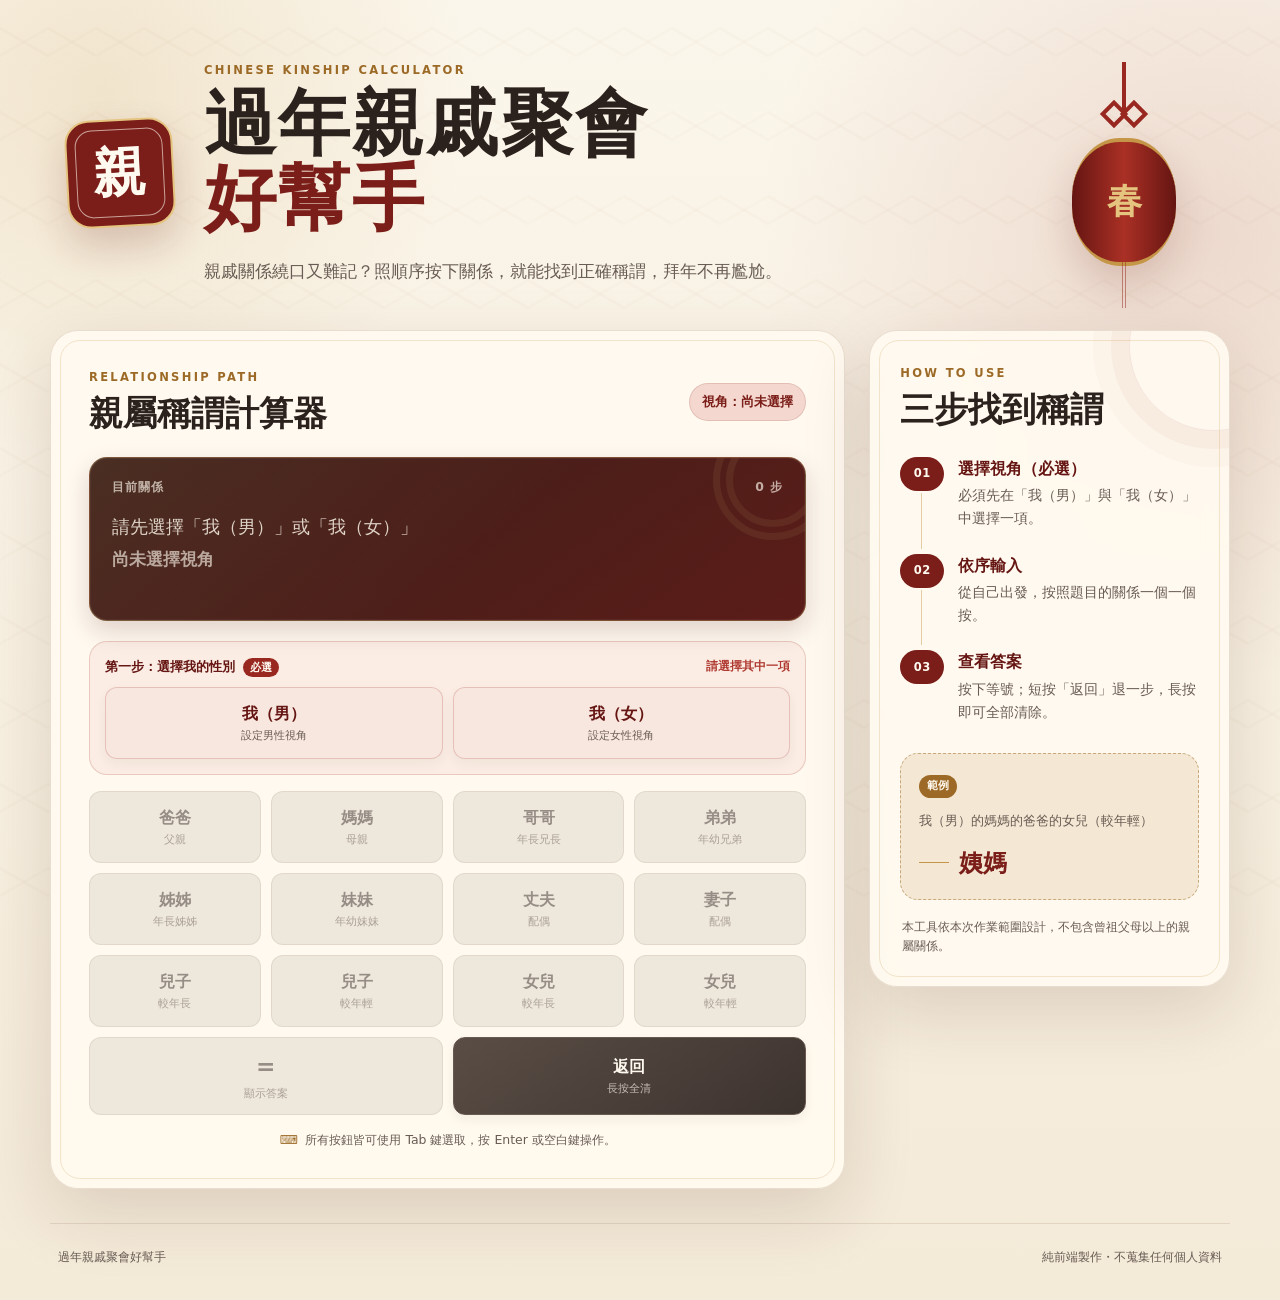
==== s1151538_HW3.html @ 57c05b50 "refactor: prepare site for Cloudflare Pages" ====
<!doctype html>
<html lang="zh-Hant">
    <head>
        <meta charset="utf-8" />
        <meta name="viewport" content="width=device-width, initial-scale=1" />
        <meta name="description" content="用按鈕組合親屬關係，快速查詢正確的中文親戚稱謂。" />
        <meta name="theme-color" content="#8f211c" />
        <meta property="og:title" content="過年親戚聚會好幫手" />
        <meta property="og:description" content="不再叫錯人！用關係路徑快速查詢親戚稱謂。" />
        <meta property="og:type" content="website" />
        <meta property="og:url" content="https://hw3.chuen666666.com/" />
        <link rel="canonical" href="https://hw3.chuen666666.com/" />
        <link
            rel="icon"
            href="[data-uri]"
            type="image/svg+xml"
        />
        <style>
            :root {
                --red-950: #47100f;
                --red-900: #651512;
                --red-800: #7b1d18;
                --red-700: #982820;
                --red-100: #f4d8cf;
                --gold-700: #9c6a26;
                --gold-500: #c59647;
                --gold-300: #e4c47e;
                --paper: #fffaf0;
                --paper-deep: #f3ead9;
                --ink: #2b211d;
                --ink-soft: #695c54;
                --line: rgba(92, 61, 38, 0.15);
                --success: #27714e;
                --error: #b03a31;
                --shadow: 0 24px 70px rgba(73, 30, 16, 0.14);
                --radius-lg: 28px;
                --radius-md: 18px;
                --radius-sm: 12px;
            }

            *,
            *::before,
            *::after {
                box-sizing: border-box;
            }

            html {
                scroll-behavior: smooth;
            }

            body {
                min-width: 320px;
                min-height: 100vh;
                margin: 0;
                color: var(--ink);
                font-family: 'Noto Sans TC', 'PingFang TC', 'Microsoft JhengHei', system-ui, sans-serif;
                line-height: 1.5;
                background:
                    radial-gradient(circle at 8% 7%, rgba(197, 150, 71, 0.18), transparent 23rem),
                    radial-gradient(circle at 94% 18%, rgba(152, 40, 32, 0.13), transparent 28rem),
                    linear-gradient(180deg, #fbf6eb 0%, #f4ead8 100%);
            }

            body::before {
                position: fixed;
                inset: 0;
                z-index: -1;
                background-image:
                    linear-gradient(
                        30deg,
                        transparent 48%,
                        rgba(132, 85, 42, 0.08) 49%,
                        rgba(132, 85, 42, 0.08) 51%,
                        transparent 52%
                    ),
                    linear-gradient(
                        150deg,
                        transparent 48%,
                        rgba(132, 85, 42, 0.06) 49%,
                        rgba(132, 85, 42, 0.06) 51%,
                        transparent 52%
                    );
                background-size: 48px 84px;
                opacity: 0.28;
                pointer-events: none;
                content: '';
            }

            button,
            output {
                font: inherit;
            }

            button {
                -webkit-tap-highlight-color: transparent;
            }

            .sr-only {
                position: absolute;
                width: 1px;
                height: 1px;
                margin: -1px;
                padding: 0;
                overflow: hidden;
                clip: rect(0, 0, 0, 0);
                white-space: nowrap;
                border: 0;
            }

            .skip-link {
                position: fixed;
                top: 12px;
                left: 12px;
                z-index: 20;
                padding: 10px 16px;
                color: #fff;
                background: var(--red-900);
                border-radius: 8px;
                transform: translateY(-160%);
                transition: transform 160ms ease;
            }

            .skip-link:focus {
                transform: translateY(0);
            }

            .page-shell {
                width: min(1180px, calc(100% - 40px));
                margin: 0 auto;
            }

            .hero {
                position: relative;
                display: grid;
                min-height: 330px;
                padding: 62px 16px 46px;
                grid-template-columns: auto minmax(0, 1fr) 180px;
                align-items: center;
                gap: 30px;
            }

            .brand-seal {
                position: relative;
                display: grid;
                aspect-ratio: 1;
                width: 108px;
                place-items: center;
                color: var(--paper);
                background: var(--red-800);
                border: 2px solid var(--gold-300);
                border-radius: 24px;
                box-shadow: 0 18px 38px rgba(101, 21, 18, 0.2);
                transform: rotate(-3deg);
            }

            .brand-seal::before {
                position: absolute;
                inset: 8px;
                border: 1px solid rgba(255, 250, 240, 0.6);
                border-radius: 17px;
                content: '';
            }

            .brand-seal span {
                font-weight: 700;
                font-size: 3.3rem;
                font-family: 'Noto Serif TC', 'PMingLiU', serif;
                line-height: 1;
            }

            .eyebrow,
            .section-kicker {
                margin: 0 0 8px;
                color: var(--gold-700);
                font-weight: 800;
                font-size: 0.72rem;
                text-transform: uppercase;
                letter-spacing: 0.2em;
            }

            .hero h1 {
                margin: 0;
                font-weight: 800;
                font-size: clamp(2.65rem, 5.6vw, 5rem);
                font-family: 'Noto Serif TC', 'PMingLiU', serif;
                line-height: 1.04;
                letter-spacing: 0.03em;
            }

            .hero h1 span {
                color: var(--red-800);
            }

            .hero-description {
                max-width: 630px;
                margin: 22px 0 0;
                color: var(--ink-soft);
                font-size: 1.05rem;
            }

            .hero-decoration {
                position: relative;
                align-self: stretch;
            }

            .knot {
                position: absolute;
                top: 0;
                left: 50%;
                width: 4px;
                height: 56px;
                background: var(--red-700);
                transform: translateX(-50%);
            }

            .knot::before,
            .knot::after {
                position: absolute;
                top: 42px;
                width: 20px;
                height: 20px;
                border: 4px solid var(--red-700);
                transform: rotate(45deg);
                content: '';
            }

            .knot::before {
                left: -18px;
            }

            .knot::after {
                right: -18px;
            }

            .lantern {
                position: absolute;
                top: 76px;
                left: 50%;
                display: grid;
                width: 104px;
                height: 128px;
                place-items: center;
                color: var(--gold-300);
                font-weight: 700;
                font-size: 2.2rem;
                font-family: 'Noto Serif TC', 'PMingLiU', serif;
                background: linear-gradient(90deg, var(--red-900), #aa3025 50%, var(--red-900));
                border: 4px solid var(--gold-500);
                border-width: 4px 0;
                border-radius: 46%;
                box-shadow: 0 18px 40px rgba(101, 21, 18, 0.18);
                transform: translateX(-50%);
            }

            .lantern::after {
                position: absolute;
                top: 100%;
                left: 50%;
                width: 3px;
                height: 46px;
                background: repeating-linear-gradient(90deg, var(--red-700) 0 1px, transparent 1px 3px);
                transform: translateX(-50%);
                content: '';
            }

            .tool-layout {
                display: grid;
                padding-bottom: 34px;
                grid-template-columns: minmax(0, 1.72fr) minmax(280px, 0.78fr);
                align-items: start;
                gap: 24px;
            }

            .calculator-card,
            .guide-card {
                position: relative;
                background: rgba(255, 250, 240, 0.92);
                border: 1px solid rgba(120, 78, 41, 0.16);
                border-radius: var(--radius-lg);
                box-shadow: var(--shadow);
                backdrop-filter: blur(12px);
            }

            .calculator-card {
                padding: clamp(20px, 3.6vw, 38px);
            }

            .calculator-card::before,
            .guide-card::before {
                position: absolute;
                inset: 9px;
                z-index: -1;
                border: 1px solid rgba(197, 150, 71, 0.22);
                border-radius: calc(var(--radius-lg) - 8px);
                pointer-events: none;
                content: '';
            }

            .calculator-heading {
                display: flex;
                margin-bottom: 22px;
                align-items: center;
                justify-content: space-between;
                gap: 18px;
            }

            .calculator-heading h2,
            .guide-card h2 {
                margin: 0;
                font-size: clamp(1.55rem, 3vw, 2.1rem);
                font-family: 'Noto Serif TC', 'PMingLiU', serif;
                line-height: 1.2;
            }

            .viewpoint-status {
                padding: 8px 12px;
                flex: 0 0 auto;
                color: var(--red-800);
                font-weight: 700;
                font-size: 0.83rem;
                background: var(--red-100);
                border: 1px solid rgba(123, 29, 24, 0.14);
                border-radius: 999px;
            }

            .display-panel {
                position: relative;
                min-height: 164px;
                margin-bottom: 20px;
                padding: 20px 22px;
                color: #fff9ed;
                background:
                    linear-gradient(135deg, rgba(228, 196, 126, 0.08), transparent 55%),
                    linear-gradient(145deg, #3d211b, #5b1c18);
                border: 1px solid rgba(228, 196, 126, 0.3);
                border-radius: var(--radius-md);
                box-shadow:
                    inset 0 0 0 1px rgba(255, 255, 255, 0.04),
                    0 10px 24px rgba(71, 16, 15, 0.17);
                overflow: hidden;
            }

            .display-panel::after {
                position: absolute;
                top: -38px;
                right: -28px;
                width: 120px;
                height: 120px;
                border: 20px double rgba(228, 196, 126, 0.08);
                border-radius: 50%;
                content: '';
            }

            .display-meta {
                position: relative;
                z-index: 1;
                display: flex;
                justify-content: space-between;
                color: rgba(255, 249, 237, 0.66);
                font-weight: 700;
                font-size: 0.78rem;
                letter-spacing: 0.08em;
            }

            .expression {
                position: relative;
                z-index: 1;
                min-height: 27px;
                margin: 17px 0 8px;
                color: rgba(255, 249, 237, 0.82);
                font-size: clamp(0.96rem, 2.2vw, 1.15rem);
                overflow-wrap: anywhere;
            }

            .result {
                position: relative;
                z-index: 1;
                display: block;
                min-height: 46px;
                color: rgba(255, 249, 237, 0.62);
                font-weight: 700;
                font-size: 1.05rem;
                font-family: inherit;
                line-height: 1.2;
                transition:
                    color 160ms ease,
                    transform 160ms ease;
            }

            .result.is-idle {
                color: rgba(255, 249, 237, 0.62);
            }

            .result.is-success {
                color: #f3d58f;
                font-weight: 800;
                font-size: clamp(1.8rem, 4vw, 2.65rem);
                font-family: 'Noto Serif TC', 'PMingLiU', serif;
                transform: translateY(-1px);
            }

            .result.is-error {
                color: #ffc3b7;
                font-weight: 700;
                font-size: 1.05rem;
                font-family: inherit;
            }

            .root-selector {
                margin-bottom: 16px;
                padding: 15px;
                background: rgba(244, 216, 207, 0.38);
                border: 1px solid rgba(152, 40, 32, 0.18);
                border-radius: var(--radius-md);
            }

            .root-selector-heading {
                display: flex;
                margin-bottom: 10px;
                align-items: center;
                justify-content: space-between;
                gap: 12px;
                color: var(--red-900);
                font-weight: 800;
                font-size: 0.8rem;
            }

            .root-selector-heading b {
                display: inline-block;
                margin-left: 4px;
                padding: 2px 7px;
                color: var(--paper);
                font-size: 0.66rem;
                background: var(--red-700);
                border-radius: 999px;
            }

            #root-required-message {
                color: var(--error);
                font-weight: 700;
                font-size: 0.74rem;
            }

            #root-required-message.is-complete {
                color: var(--success);
            }

            .root-choice {
                display: grid;
                grid-template-columns: repeat(2, minmax(0, 1fr));
                gap: 10px;
            }

            .keypad {
                display: grid;
                grid-template-columns: repeat(4, minmax(0, 1fr));
                gap: 10px;
            }

            .key {
                position: relative;
                display: flex;
                min-width: 0;
                min-height: 72px;
                padding: 11px 8px;
                flex-direction: column;
                align-items: center;
                justify-content: center;
                color: var(--ink);
                background: linear-gradient(180deg, #fffdf8, #f5ecdd);
                border: 1px solid var(--line);
                border-radius: var(--radius-sm);
                box-shadow: 0 5px 12px rgba(76, 48, 25, 0.06);
                transition:
                    transform 140ms ease,
                    box-shadow 140ms ease,
                    border-color 140ms ease,
                    background 140ms ease;
                cursor: pointer;
                touch-action: manipulation;
                user-select: none;
            }

            .key span {
                font-weight: 800;
                font-size: 1.02rem;
            }

            .key small {
                margin-top: 2px;
                color: var(--ink-soft);
                font-size: 0.69rem;
            }

            .key:hover {
                z-index: 1;
                border-color: rgba(156, 106, 38, 0.48);
                box-shadow: 0 9px 20px rgba(76, 48, 25, 0.11);
                transform: translateY(-2px);
            }

            .key:active {
                box-shadow: 0 3px 8px rgba(76, 48, 25, 0.08);
                transform: translateY(1px);
            }

            .key:focus-visible {
                z-index: 2;
                outline: 3px solid rgba(197, 150, 71, 0.55);
                outline-offset: 2px;
            }

            .key:disabled {
                color: rgba(43, 33, 29, 0.45);
                background: #eee7dc;
                border-color: rgba(92, 61, 38, 0.09);
                box-shadow: none;
                transform: none;
                cursor: not-allowed;
            }

            .key:disabled small {
                color: rgba(105, 92, 84, 0.5);
            }

            .key--root {
                color: var(--red-900);
                background: #f8e7df;
                border-color: rgba(152, 40, 32, 0.2);
            }

            .key--root[aria-checked='true'] {
                color: #fff9ed;
                background: linear-gradient(145deg, var(--red-700), var(--red-900));
                border-color: var(--gold-500);
                box-shadow: 0 8px 20px rgba(101, 21, 18, 0.2);
            }

            .key--root[aria-checked='true'] small {
                color: rgba(255, 249, 237, 0.72);
            }

            .key--equals {
                color: var(--paper);
                background: linear-gradient(145deg, #b67d2e, #8f5b1d);
                border-color: var(--gold-300);
            }

            .key--equals span {
                font-size: 1.45rem;
            }

            .key--equals small {
                color: rgba(255, 250, 240, 0.75);
            }

            .key--back {
                color: var(--paper);
                background: linear-gradient(145deg, #5a4d46, #3d332e);
                border-color: #695a51;
            }

            .key--back small {
                color: rgba(255, 250, 240, 0.68);
            }

            .key--back.is-pressing {
                background: linear-gradient(145deg, #79231e, #4f1714);
                border-color: var(--gold-500);
                box-shadow: 0 0 0 3px rgba(197, 150, 71, 0.22);
            }

            .key--equals,
            .key--back {
                grid-column: span 2;
            }

            .keyboard-hint {
                margin: 16px 0 0;
                color: var(--ink-soft);
                font-size: 0.78rem;
                text-align: center;
            }

            .keyboard-hint span {
                margin-right: 4px;
                color: var(--gold-700);
            }

            .guide-card {
                padding: 34px 30px 30px;
                overflow: hidden;
            }

            .guide-card::after {
                position: absolute;
                top: -70px;
                right: -70px;
                width: 170px;
                height: 170px;
                border: 1px solid rgba(152, 40, 32, 0.09);
                border-radius: 50%;
                box-shadow:
                    0 0 0 18px rgba(152, 40, 32, 0.035),
                    0 0 0 36px rgba(152, 40, 32, 0.025);
                content: '';
            }

            .steps {
                display: grid;
                margin: 26px 0 30px;
                padding: 0;
                gap: 0;
                list-style: none;
            }

            .steps li {
                position: relative;
                display: grid;
                padding-bottom: 24px;
                grid-template-columns: 44px 1fr;
                gap: 14px;
            }

            .steps li:last-child {
                padding-bottom: 0;
            }

            .steps li:not(:last-child)::after {
                position: absolute;
                top: 36px;
                bottom: 5px;
                left: 21px;
                width: 1px;
                background: rgba(197, 150, 71, 0.45);
                content: '';
            }

            .step-number {
                display: grid;
                width: 44px;
                height: 34px;
                place-items: center;
                color: var(--paper);
                font-weight: 800;
                font-size: 0.72rem;
                letter-spacing: 0.05em;
                background: var(--red-800);
                border-radius: 999px;
            }

            .steps strong {
                display: block;
                margin-bottom: 4px;
                color: var(--red-900);
                font-size: 0.98rem;
            }

            .steps p {
                margin: 0;
                color: var(--ink-soft);
                font-size: 0.86rem;
                line-height: 1.65;
            }

            .example-card {
                padding: 18px;
                background: #f4e8d4;
                border: 1px dashed rgba(156, 106, 38, 0.5);
                border-radius: var(--radius-md);
            }

            .example-card > span {
                display: inline-block;
                padding: 3px 8px;
                color: var(--paper);
                font-weight: 800;
                font-size: 0.68rem;
                background: var(--gold-700);
                border-radius: 999px;
            }

            .example-card p {
                margin: 12px 0 14px;
                color: var(--ink-soft);
                font-size: 0.8rem;
                line-height: 1.65;
            }

            .example-card div {
                display: flex;
                align-items: center;
                color: var(--red-800);
            }

            .example-card i {
                width: 30px;
                height: 1px;
                margin-right: 10px;
                background: var(--gold-500);
            }

            .example-card b {
                font-size: 1.5rem;
                font-family: 'Noto Serif TC', 'PMingLiU', serif;
            }

            .scope-note {
                margin: 18px 2px 0;
                color: var(--ink-soft);
                font-size: 0.75rem;
                line-height: 1.6;
            }

            footer {
                display: flex;
                padding: 24px 8px 34px;
                justify-content: space-between;
                color: var(--ink-soft);
                font-size: 0.78rem;
                border-top: 1px solid rgba(92, 61, 38, 0.12);
            }

            footer p {
                margin: 0;
            }

            noscript {
                position: fixed;
                right: 20px;
                bottom: 20px;
                left: 20px;
                z-index: 30;
                padding: 14px 18px;
                color: #fff;
                text-align: center;
                background: var(--error);
                border-radius: 12px;
            }

            @media (max-width: 920px) {
                .hero {
                    grid-template-columns: auto minmax(0, 1fr);
                }

                .hero-decoration {
                    display: none;
                }

                .tool-layout {
                    grid-template-columns: 1fr;
                }

                .guide-card {
                    display: grid;
                    grid-template-columns: minmax(0, 1fr) minmax(260px, 0.8fr);
                    column-gap: 30px;
                }

                .guide-card > .section-kicker,
                .guide-card > h2,
                .guide-card > .scope-note {
                    grid-column: 1 / -1;
                }

                .steps {
                    margin-bottom: 0;
                }

                .example-card {
                    margin-top: 26px;
                    align-self: start;
                }
            }

            @media (max-width: 650px) {
                .page-shell {
                    width: min(100% - 24px, 560px);
                }

                .hero {
                    min-height: auto;
                    padding: 34px 3px 28px;
                    grid-template-columns: 68px minmax(0, 1fr);
                    gap: 16px;
                }

                .brand-seal {
                    width: 68px;
                    border-radius: 17px;
                }

                .brand-seal::before {
                    inset: 6px;
                    border-radius: 12px;
                }

                .brand-seal span {
                    font-size: 2.25rem;
                }

                .eyebrow {
                    letter-spacing: 0.11em;
                }

                .hero h1 {
                    font-size: clamp(2rem, 10vw, 3rem);
                }

                .hero-description {
                    margin-top: 16px;
                    grid-column: 1 / -1;
                    font-size: 0.92rem;
                }

                .calculator-heading {
                    align-items: flex-start;
                }

                .viewpoint-status {
                    padding: 6px 9px;
                    font-size: 0.72rem;
                }

                .display-panel {
                    min-height: 150px;
                    padding: 18px;
                }

                .keypad {
                    grid-template-columns: repeat(2, minmax(0, 1fr));
                    gap: 8px;
                }

                .root-choice {
                    gap: 8px;
                }

                .key--equals,
                .key--back {
                    grid-column: span 1;
                }

                .key {
                    min-height: 66px;
                }

                .guide-card {
                    display: block;
                    padding: 30px 24px 26px;
                }

                .steps {
                    margin-bottom: 28px;
                }

                .example-card {
                    margin-top: 0;
                }

                footer {
                    flex-direction: column;
                    align-items: center;
                    gap: 8px;
                    text-align: center;
                }
            }

            @media (max-width: 390px) {
                .calculator-card {
                    padding: 18px 14px;
                }

                .calculator-heading {
                    display: block;
                }

                .viewpoint-status {
                    display: inline-block;
                    margin-top: 12px;
                }

                .root-selector-heading {
                    flex-direction: column;
                    align-items: flex-start;
                    gap: 4px;
                }
            }

            @media (prefers-reduced-motion: reduce) {
                *,
                *::before,
                *::after {
                    transition-duration: 0.01ms !important;
                    animation-duration: 0.01ms !important;
                    animation-iteration-count: 1 !important;
                    scroll-behavior: auto !important;
                }
            }
        </style>
        <script src="./S1151538_HW3.js" defer></script>
        <title>過年親戚聚會好幫手</title>
    </head>
    <body>
        <a class="skip-link" href="#kinship-tool">跳到稱謂計算器</a>

        <div class="page-shell">
            <header class="hero" aria-labelledby="page-title">
                <div class="brand-seal" aria-hidden="true"><span>親</span></div>
                <div class="hero-copy">
                    <p class="eyebrow">Chinese Kinship Calculator</p>
                    <h1 id="page-title">過年親戚聚會<br /><span>好幫手</span></h1>
                    <p class="hero-description">親戚關係繞口又難記？照順序按下關係，就能找到正確稱謂，拜年不再尷尬。</p>
                </div>
                <div class="hero-decoration" aria-hidden="true">
                    <span class="knot"></span><span class="lantern">春</span>
                </div>
            </header>

            <main id="kinship-tool" class="tool-layout">
                <section class="calculator-card" aria-labelledby="calculator-title">
                    <div class="calculator-heading">
                        <div>
                            <p class="section-kicker">RELATIONSHIP PATH</p>
                            <h2 id="calculator-title">親屬稱謂計算器</h2>
                        </div>
                        <span id="viewpoint-status" class="viewpoint-status">視角：尚未選擇</span>
                    </div>

                    <div class="display-panel" aria-label="計算結果顯示區">
                        <div class="display-meta"><span>目前關係</span><span id="step-count">0 步</span></div>
                        <p id="expression" class="expression">請先選擇「我（男）」或「我（女）」</p>
                        <output id="result" class="result" aria-live="polite">尚未選擇視角</output>
                    </div>

                    <div class="root-selector">
                        <div class="root-selector-heading">
                            <span>第一步：選擇我的性別 <b>必選</b></span>
                            <span id="root-required-message" aria-live="polite">請選擇其中一項</span>
                        </div>
                        <div class="root-choice" role="radiogroup" aria-label="我的性別" aria-required="true">
                            <button
                                class="key key--root"
                                type="button"
                                role="radio"
                                data-root="male"
                                aria-checked="false"
                            >
                                <span>我（男）</span><small>設定男性視角</small>
                            </button>
                            <button
                                class="key key--root"
                                type="button"
                                role="radio"
                                data-root="female"
                                aria-checked="false"
                            >
                                <span>我（女）</span><small>設定女性視角</small>
                            </button>
                        </div>
                    </div>

                    <div class="keypad" aria-label="親屬關係按鈕">
                        <button
                            class="key key--relation"
                            type="button"
                            data-relation="father"
                            aria-label="爸爸"
                            disabled
                        >
                            <span>爸爸</span><small>父親</small>
                        </button>
                        <button
                            class="key key--relation"
                            type="button"
                            data-relation="mother"
                            aria-label="媽媽"
                            disabled
                        >
                            <span>媽媽</span><small>母親</small>
                        </button>
                        <button
                            class="key key--relation"
                            type="button"
                            data-relation="olderBrother"
                            aria-label="哥哥"
                            disabled
                        >
                            <span>哥哥</span><small>年長兄長</small>
                        </button>
                        <button
                            class="key key--relation"
                            type="button"
                            data-relation="youngerBrother"
                            aria-label="弟弟"
                            disabled
                        >
                            <span>弟弟</span><small>年幼兄弟</small>
                        </button>

                        <button
                            class="key key--relation"
                            type="button"
                            data-relation="olderSister"
                            aria-label="姊姊"
                            disabled
                        >
                            <span>姊姊</span><small>年長姊姊</small>
                        </button>
                        <button
                            class="key key--relation"
                            type="button"
                            data-relation="youngerSister"
                            aria-label="妹妹"
                            disabled
                        >
                            <span>妹妹</span><small>年幼妹妹</small>
                        </button>
                        <button
                            class="key key--relation"
                            type="button"
                            data-relation="husband"
                            aria-label="丈夫"
                            disabled
                        >
                            <span>丈夫</span><small>配偶</small>
                        </button>
                        <button class="key key--relation" type="button" data-relation="wife" aria-label="妻子" disabled>
                            <span>妻子</span><small>配偶</small>
                        </button>

                        <button
                            class="key key--relation key--long"
                            type="button"
                            data-relation="olderSon"
                            aria-label="兒子，較年長"
                            disabled
                        >
                            <span>兒子</span><small>較年長</small>
                        </button>
                        <button
                            class="key key--relation key--long"
                            type="button"
                            data-relation="youngerSon"
                            aria-label="兒子，較年輕"
                            disabled
                        >
                            <span>兒子</span><small>較年輕</small>
                        </button>
                        <button
                            class="key key--relation key--long"
                            type="button"
                            data-relation="olderDaughter"
                            aria-label="女兒，較年長"
                            disabled
                        >
                            <span>女兒</span><small>較年長</small>
                        </button>
                        <button
                            class="key key--relation key--long"
                            type="button"
                            data-relation="youngerDaughter"
                            aria-label="女兒，較年輕"
                            disabled
                        >
                            <span>女兒</span><small>較年輕</small>
                        </button>

                        <button
                            class="key key--equals"
                            type="button"
                            data-action="evaluate"
                            aria-label="顯示答案"
                            disabled
                        >
                            <span>=</span><small>顯示答案</small>
                        </button>
                        <button class="key key--back" type="button" data-action="back">
                            <span>返回</span><small>長按全清</small>
                        </button>
                    </div>

                    <p id="interaction-status" class="sr-only" aria-live="polite"></p>
                    <p class="keyboard-hint">
                        <span aria-hidden="true">⌨</span> 所有按鈕皆可使用 Tab 鍵選取，按 Enter 或空白鍵操作。
                    </p>
                </section>

                <aside class="guide-card" aria-labelledby="guide-title">
                    <p class="section-kicker">HOW TO USE</p>
                    <h2 id="guide-title">三步找到稱謂</h2>
                    <ol class="steps">
                        <li>
                            <span class="step-number">01</span>
                            <div>
                                <strong>選擇視角（必選）</strong>
                                <p>必須先在「我（男）」與「我（女）」中選擇一項。</p>
                            </div>
                        </li>
                        <li>
                            <span class="step-number">02</span>
                            <div>
                                <strong>依序輸入</strong>
                                <p>從自己出發，按照題目的關係一個一個按。</p>
                            </div>
                        </li>
                        <li>
                            <span class="step-number">03</span>
                            <div>
                                <strong>查看答案</strong>
                                <p>按下等號；短按「返回」退一步，長按即可全部清除。</p>
                            </div>
                        </li>
                    </ol>

                    <div class="example-card">
                        <span>範例</span>
                        <p>我（男）的媽媽的爸爸的女兒（較年輕）</p>
                        <div aria-hidden="true"><i></i><b>姨媽</b></div>
                    </div>

                    <p class="scope-note">本工具依本次作業範圍設計，不包含曾祖父母以上的親屬關係。</p>
                </aside>
            </main>

            <footer>
                <p>過年親戚聚會好幫手</p>
                <p>純前端製作・不蒐集任何個人資料</p>
            </footer>
        </div>

        <noscript>此工具需要 JavaScript 才能計算親屬稱謂，請啟用 JavaScript 後重新整理頁面。</noscript>
    </body>
</html>
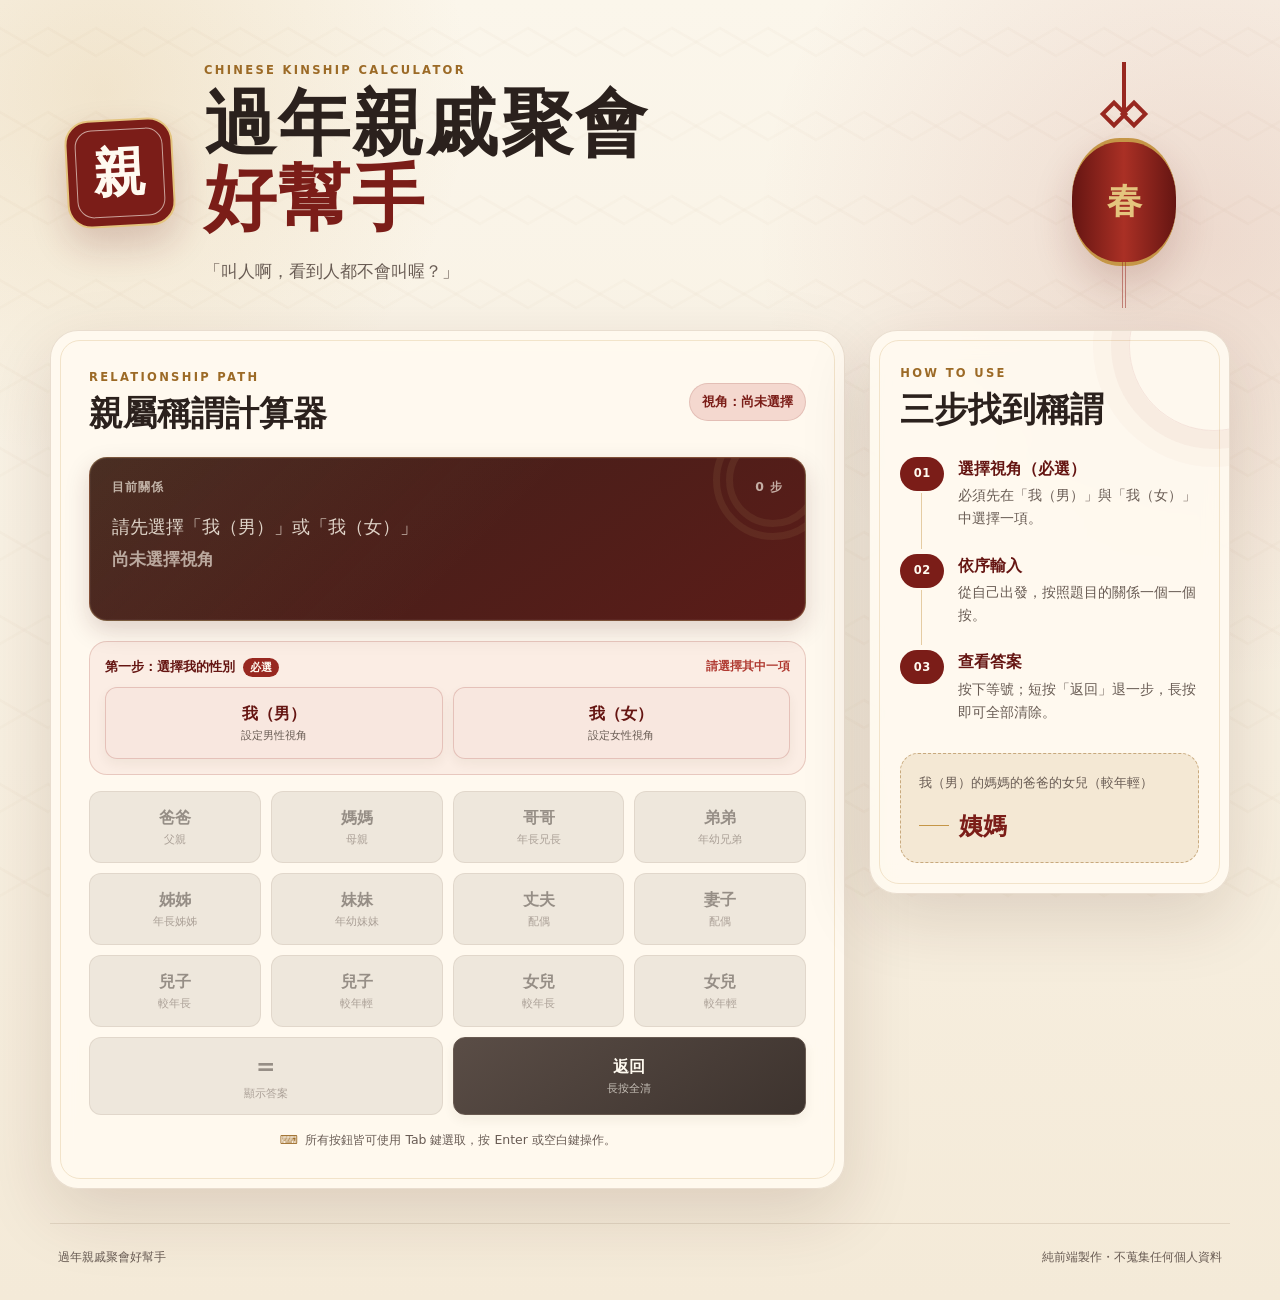
==== commit 125f7a08: "style: refine page copy" ====
--- a/s1151538_HW3.html
+++ b/s1151538_HW3.html
@@ -670,18 +670,8 @@
                 border-radius: var(--radius-md);
             }
 
-            .example-card > span {
-                display: inline-block;
-                padding: 3px 8px;
-                color: var(--paper);
-                font-weight: 800;
-                font-size: 0.68rem;
-                background: var(--gold-700);
-                border-radius: 999px;
-            }
-
             .example-card p {
-                margin: 12px 0 14px;
+                margin: 0 0 14px;
                 color: var(--ink-soft);
                 font-size: 0.8rem;
                 line-height: 1.65;
@@ -703,13 +693,6 @@
             .example-card b {
                 font-size: 1.5rem;
                 font-family: 'Noto Serif TC', 'PMingLiU', serif;
-            }
-
-            .scope-note {
-                margin: 18px 2px 0;
-                color: var(--ink-soft);
-                font-size: 0.75rem;
-                line-height: 1.6;
             }
 
             footer {
@@ -758,8 +741,7 @@
                 }
 
                 .guide-card > .section-kicker,
-                .guide-card > h2,
-                .guide-card > .scope-note {
+                .guide-card > h2 {
                     grid-column: 1 / -1;
                 }
 
@@ -910,7 +892,7 @@
                 <div class="hero-copy">
                     <p class="eyebrow">Chinese Kinship Calculator</p>
                     <h1 id="page-title">過年親戚聚會<br /><span>好幫手</span></h1>
-                    <p class="hero-description">親戚關係繞口又難記？照順序按下關係，就能找到正確稱謂，拜年不再尷尬。</p>
+                    <p class="hero-description">「叫人啊，看到人都不會叫喔？」</p>
                 </div>
                 <div class="hero-decoration" aria-hidden="true">
                     <span class="knot"></span><span class="lantern">春</span>
@@ -1114,12 +1096,9 @@
                     </ol>
 
                     <div class="example-card">
-                        <span>範例</span>
                         <p>我（男）的媽媽的爸爸的女兒（較年輕）</p>
                         <div aria-hidden="true"><i></i><b>姨媽</b></div>
                     </div>
-
-                    <p class="scope-note">本工具依本次作業範圍設計，不包含曾祖父母以上的親屬關係。</p>
                 </aside>
             </main>
 
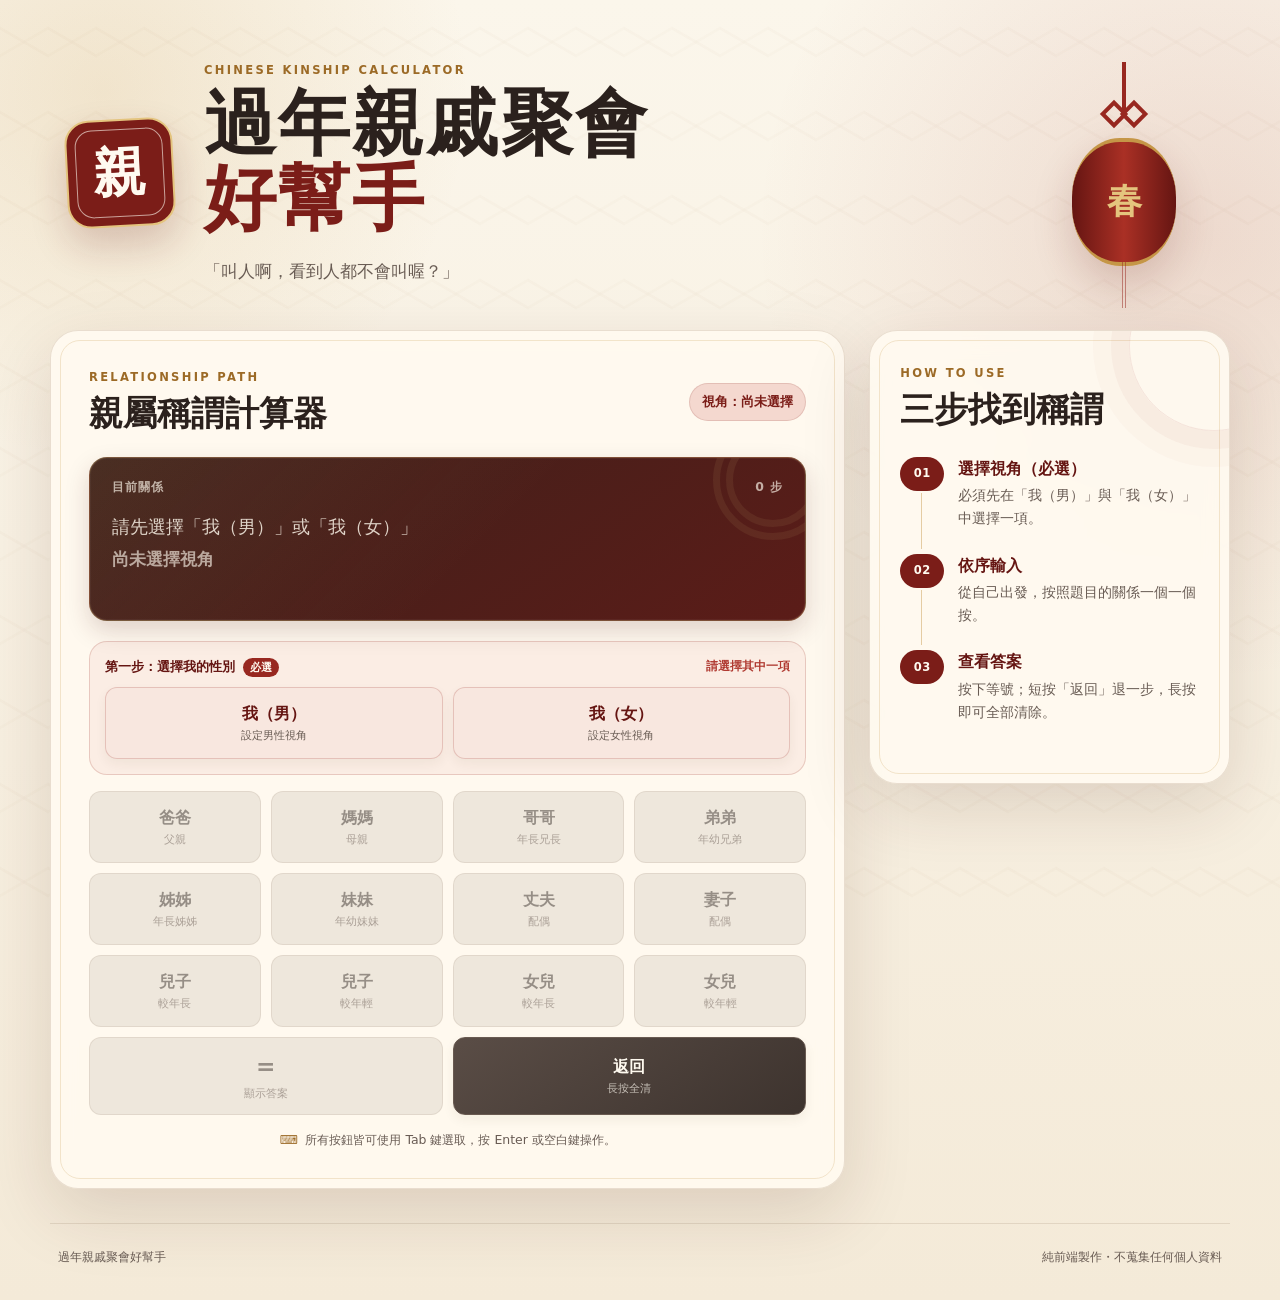
==== commit bce0909f: "style: remove example card" ====
--- a/s1151538_HW3.html
+++ b/s1151538_HW3.html
@@ -663,38 +663,6 @@
                 line-height: 1.65;
             }
 
-            .example-card {
-                padding: 18px;
-                background: #f4e8d4;
-                border: 1px dashed rgba(156, 106, 38, 0.5);
-                border-radius: var(--radius-md);
-            }
-
-            .example-card p {
-                margin: 0 0 14px;
-                color: var(--ink-soft);
-                font-size: 0.8rem;
-                line-height: 1.65;
-            }
-
-            .example-card div {
-                display: flex;
-                align-items: center;
-                color: var(--red-800);
-            }
-
-            .example-card i {
-                width: 30px;
-                height: 1px;
-                margin-right: 10px;
-                background: var(--gold-500);
-            }
-
-            .example-card b {
-                font-size: 1.5rem;
-                font-family: 'Noto Serif TC', 'PMingLiU', serif;
-            }
-
             footer {
                 display: flex;
                 padding: 24px 8px 34px;
@@ -748,11 +716,6 @@
                 .steps {
                     margin-bottom: 0;
                 }
-
-                .example-card {
-                    margin-top: 26px;
-                    align-self: start;
-                }
             }
 
             @media (max-width: 650px) {
@@ -834,10 +797,6 @@
 
                 .steps {
                     margin-bottom: 28px;
-                }
-
-                .example-card {
-                    margin-top: 0;
                 }
 
                 footer {
@@ -1094,11 +1053,6 @@
                             </div>
                         </li>
                     </ol>
-
-                    <div class="example-card">
-                        <p>我（男）的媽媽的爸爸的女兒（較年輕）</p>
-                        <div aria-hidden="true"><i></i><b>姨媽</b></div>
-                    </div>
                 </aside>
             </main>
 
